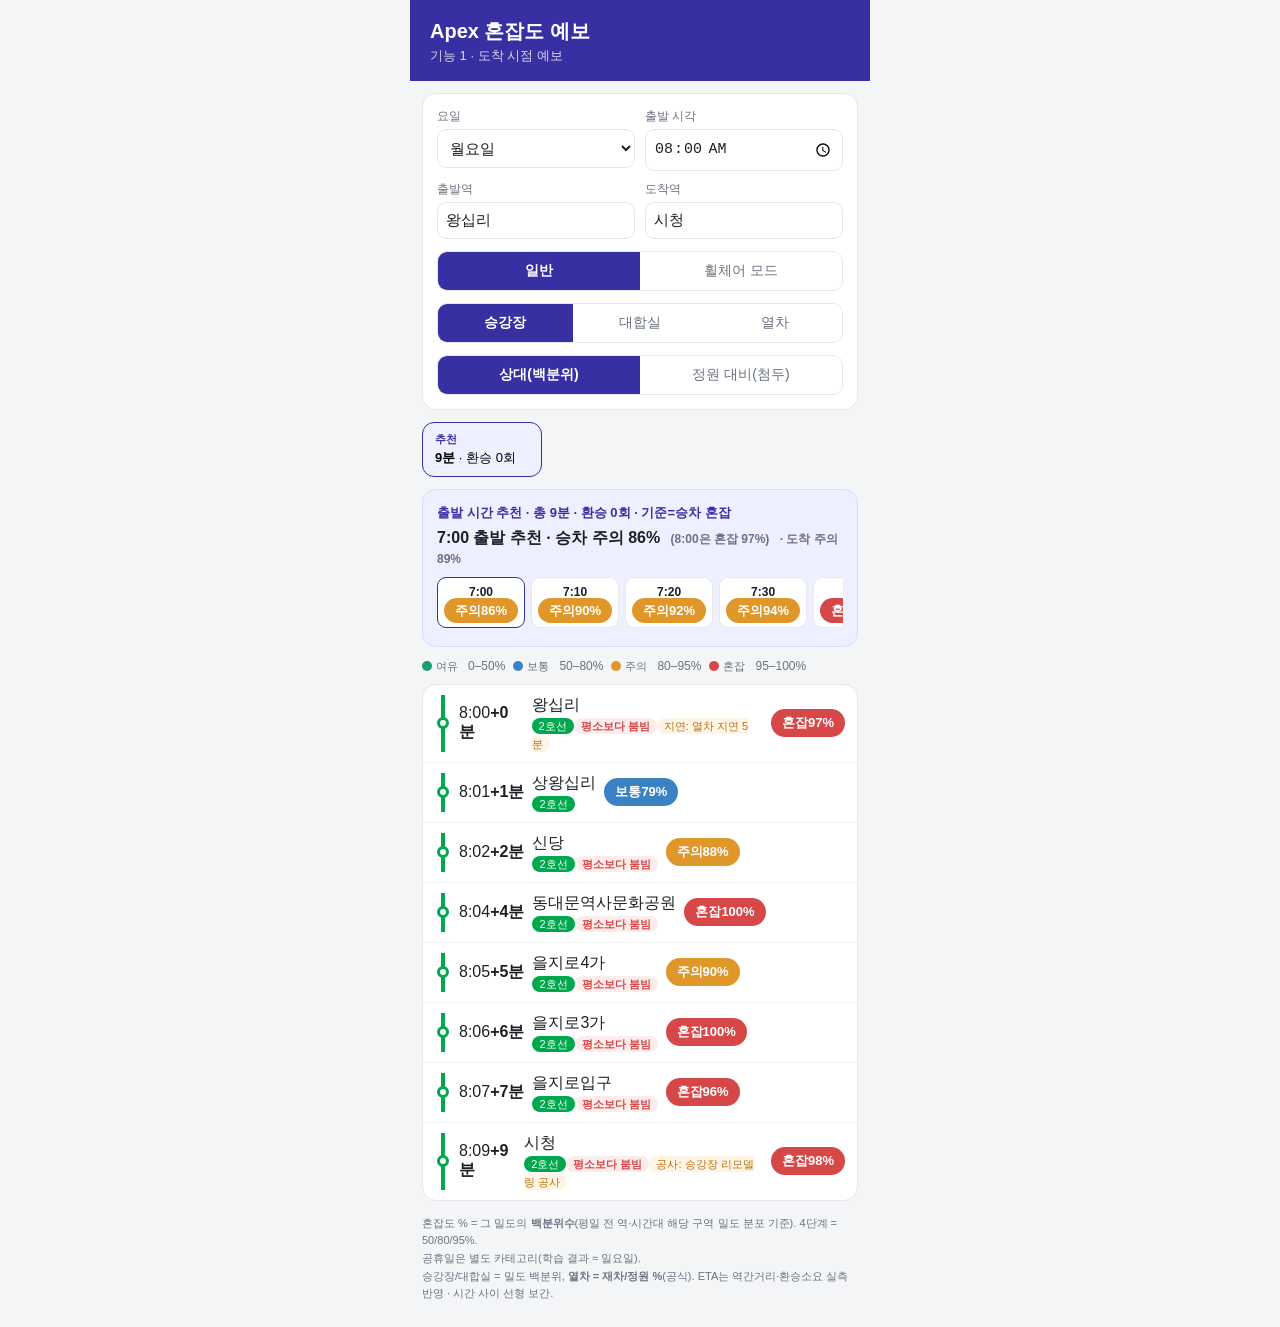
==== forecast/src/web/index.html @ cb8222d6 "forecast/src/ ├── config.py                # 설정(경로·상수·정원밀도) ├── loading/                 # 데이터 로드 │ " ====
<!DOCTYPE html>
<html lang="ko">
<head>
<meta charset="utf-8">
<meta name="viewport" content="width=device-width, initial-scale=1">
<title>Apex 혼잡도 예보</title>
<link rel="stylesheet" href="style.css">
</head>
<body>
<div class="phone">
  <header class="hd">
    <div class="hd-title">Apex 혼잡도 예보</div>
    <div class="hd-sub">기능 1 · 도착 시점 예보</div>
  </header>

  <section class="controls">
    <div class="row">
      <label>요일<select id="day"></select></label>
      <label>출발 시각<input id="depart" type="time" step="300" value="08:00"></label>
    </div>
    <div class="row">
      <label>출발역<input id="from" list="stationList" placeholder="전체 역 검색" autocomplete="off"></label>
      <label>도착역<input id="to" list="stationList" placeholder="전체 역 검색" autocomplete="off"></label>
    </div>
    <datalist id="stationList"></datalist>
    <div class="seg" id="modeSeg">
      <button type="button" data-m="일반" class="on">일반</button>
      <button type="button" data-m="휠체어">휠체어 모드</button>
    </div>
    <div class="seg" id="zoneSeg">
      <button type="button" data-z="p" class="on">승강장</button>
      <button type="button" data-z="c">대합실</button>
      <button type="button" data-z="t">열차</button>
    </div>
    <div class="seg" id="basisSeg">
      <button type="button" data-b="rel" class="on">상대(백분위)</button>
      <button type="button" data-b="abs">정원 대비(첨두)</button>
    </div>
  </section>

  <section id="routeOpts" class="ropts"></section>
  <section id="reco" class="reco"></section>
  <section id="legend" class="legend"></section>
  <section id="route" class="route"></section>

  <footer class="ft" id="foot"></footer>
</div>
<script src="app.js"></script>
</body>
</html>
---- forecast/src/web/style.css ----
:root{
  --bg:#f4f5f7; --card:#fff; --line:#e6e8eb; --ink:#1c2024; --muted:#6b7280;
  --yeoyu:#1a9e6b; --botong:#3b82c4; --juui:#e0972a; --honjab:#d64848;
  --accent:#3730a3; --accent-bg:#eef0ff;
}
*{box-sizing:border-box}
body{margin:0;background:var(--bg);font-family:-apple-system,BlinkMacSystemFont,"Apple SD Gothic Neo","Malgun Gothic",sans-serif;color:var(--ink)}
.phone{max-width:460px;margin:0 auto;background:var(--bg);min-height:100vh;padding-bottom:24px}
.hd{background:var(--accent);color:#fff;padding:18px 20px 16px}
.hd-title{font-size:20px;font-weight:700}
.hd-sub{font-size:13px;opacity:.8;margin-top:2px}
.controls{background:var(--card);margin:12px;border-radius:14px;padding:14px;border:1px solid var(--line)}
.row{display:flex;gap:10px;margin-bottom:10px}
.row:last-child{margin-bottom:0}
label{flex:1;font-size:12px;color:var(--muted);display:flex;flex-direction:column;gap:4px}
select,input{font-size:15px;padding:9px 8px;border:1px solid var(--line);border-radius:9px;background:#fff;color:var(--ink);width:100%}
.pct{font-size:12px;color:var(--muted);margin-left:6px}
.leg .pill{display:flex;flex-direction:column;align-items:center;gap:1px;line-height:1.1}
.leg .pill .pv{font-size:11px;font-weight:400;opacity:.9}
.seg{display:flex;gap:0;margin-top:12px;border:1px solid var(--line);border-radius:10px;overflow:hidden}
.seg button{flex:1;border:0;background:#fff;color:var(--muted);font-size:14px;padding:10px 6px;cursor:pointer}
.seg button.on{background:var(--accent);color:#fff;font-weight:600}
.ropts{display:flex;gap:8px;margin:0 12px 12px;overflow-x:auto}
.ropt{flex:0 0 auto;min-width:120px;text-align:left;background:#fff;border:1px solid var(--line);border-radius:12px;padding:9px 12px;cursor:pointer}
.ropt.on{border-color:var(--accent);background:var(--accent-bg)}
.ropt .rl{font-size:11px;color:var(--accent);font-weight:600}
.ropt .rt{font-size:13px;margin-top:2px}
.reco{margin:0 12px 12px;background:var(--accent-bg);border:1px solid #d9dcff;border-radius:14px;padding:14px}
.reco .r-top{font-size:13px;color:var(--accent);font-weight:600;margin-bottom:6px}
.reco .r-main{font-size:16px;font-weight:600}
.reco .r-opts{display:flex;gap:6px;margin-top:10px;overflow-x:auto;padding-bottom:4px}
.opt{flex:0 0 auto;min-width:62px;text-align:center;font-size:12px;background:#fff;border:1px solid var(--line);border-radius:9px;padding:7px 6px}
.opt.best{border-color:var(--accent);background:#fff}
.opt .oh{font-weight:600;color:var(--ink)}
.opt .ol{margin-top:3px}
.legend{display:flex;gap:8px;margin:0 12px 10px;flex-wrap:wrap}
.legend .lg{font-size:11px;color:var(--muted);display:flex;align-items:center;gap:4px}
.dot{width:10px;height:10px;border-radius:50%;display:inline-block}
.route{margin:0 12px;background:var(--card);border:1px solid var(--line);border-radius:14px;overflow:hidden}
.stop{display:flex;align-items:center;gap:8px;padding:10px 12px;border-bottom:1px solid #f0f1f3}
.stop:last-child{border-bottom:0}
.rail{position:relative;flex:0 0 16px;align-self:stretch}
.rail:before{content:"";position:absolute;left:6px;top:0;bottom:0;width:4px;background:var(--lc)}
.rdot{position:absolute;left:2px;top:50%;margin-top:-6px;width:12px;height:12px;border-radius:50%;background:#fff;border:3px solid var(--lc)}
.leg{display:flex;align-items:center;gap:10px;background:var(--card);border:1px solid var(--line);border-radius:12px;padding:11px 12px;margin-bottom:8px}
.leg .time{width:52px;font-size:12px;color:var(--muted);text-align:center;line-height:1.3}
.leg .time b{display:block;font-size:15px;color:var(--ink)}
.leg .mid{flex:1;min-width:0}
.leg .stn{font-size:16px;font-weight:600}
.leg .tags{margin-top:5px;display:flex;gap:5px;flex-wrap:wrap}
.tag{font-size:11px;padding:2px 7px;border-radius:20px;background:#f0f1f3;color:var(--muted)}
.tag.badge{background:#fdecec;color:var(--honjab);font-weight:600}
.tag.cause{background:#fff5e6;color:#b8720f}
.pill{font-size:13px;font-weight:700;color:#fff;padding:5px 11px;border-radius:20px;white-space:nowrap}
.p-여유{background:var(--yeoyu)} .p-보통{background:var(--botong)}
.p-주의{background:var(--juui)} .p-혼잡{background:var(--honjab)}
.p-심각{background:#a32d2d} .p-위험{background:#6b1030}
.b-여유{background:var(--yeoyu)} .b-보통{background:var(--botong)}
.b-주의{background:var(--juui)} .b-혼잡{background:var(--honjab)}
.b-심각{background:#a32d2d} .b-위험{background:#6b1030}
.xfer{display:flex;align-items:center;gap:6px;margin:2px 4px 6px;font-size:12px;font-weight:600;color:var(--accent)}
.xfer i{width:8px;height:8px;border-radius:50%;background:var(--accent);display:inline-block}
.ft{margin:14px 12px 0;font-size:11px;color:var(--muted);line-height:1.6}
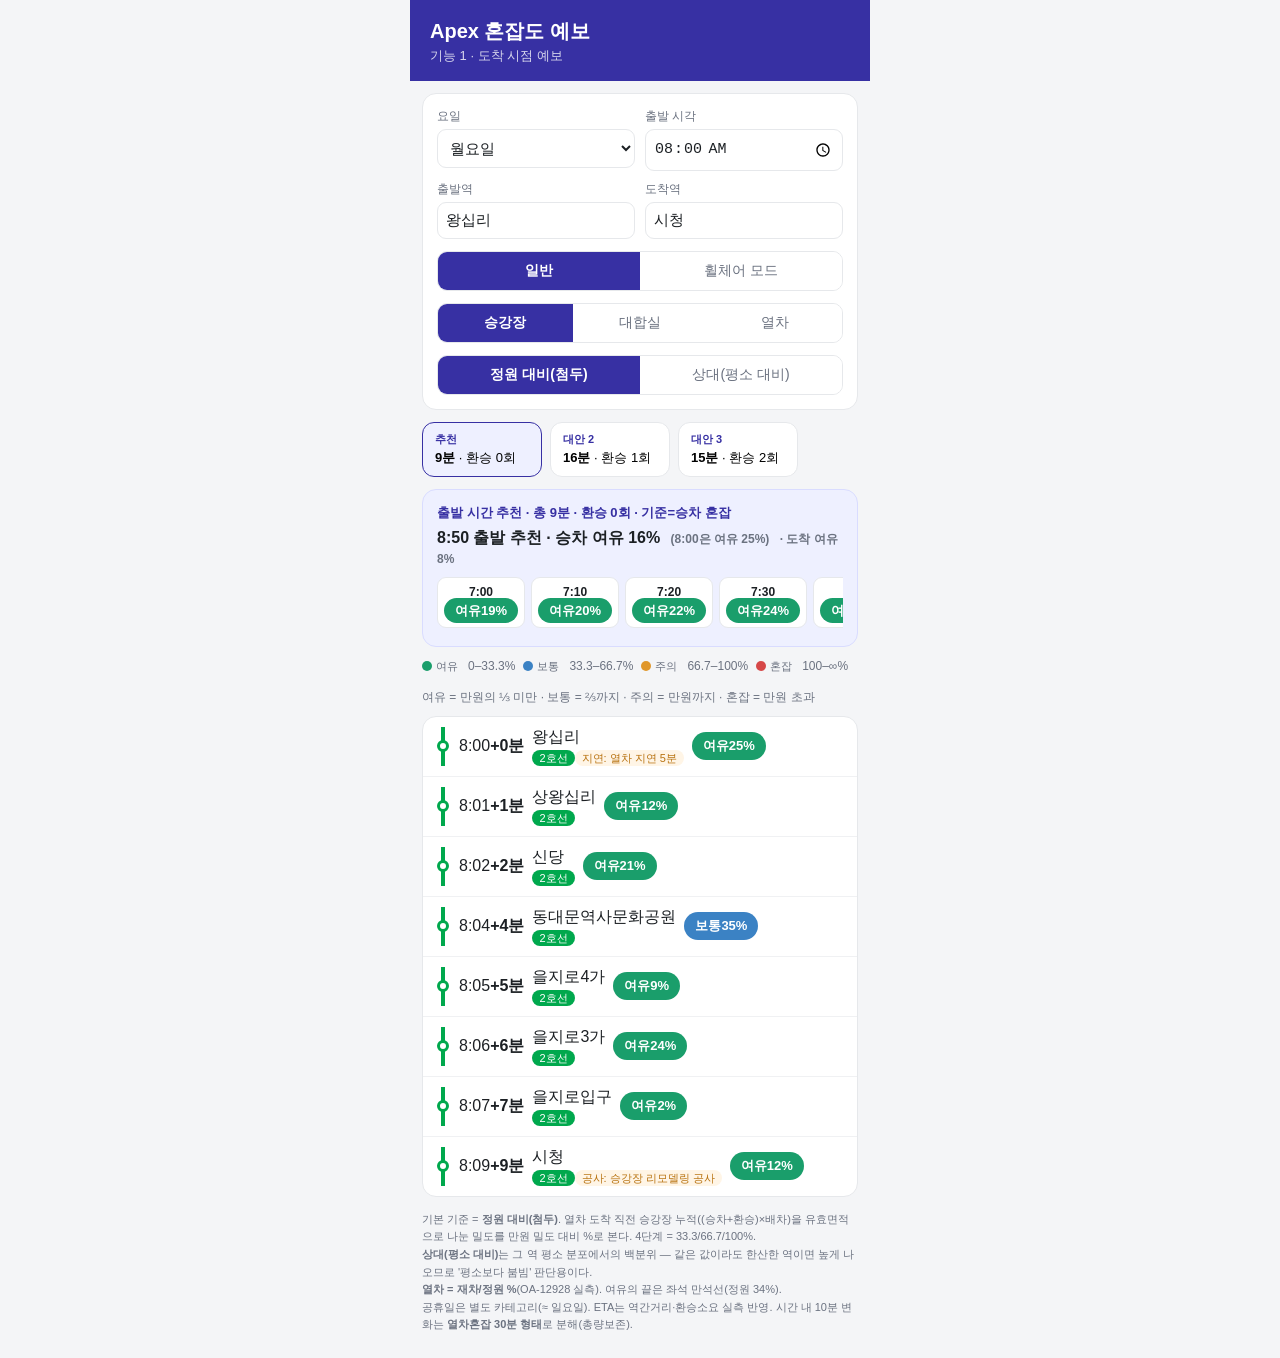
==== commit e6c08077: "forecast/: 최신 혼잡도 파이프라인 + 원천데이터 + 학습모델 공유 팀 요청(원천 input/, 학습 모델 .joblib, forecast/ 전체)에 맞춰 최신본을 올린다." ====
--- a/forecast/src/web/index.html
+++ b/forecast/src/web/index.html
@@ -33,8 +33,8 @@
       <button type="button" data-z="t">열차</button>
     </div>
     <div class="seg" id="basisSeg">
-      <button type="button" data-b="rel" class="on">상대(백분위)</button>
-      <button type="button" data-b="abs">정원 대비(첨두)</button>
+      <button type="button" data-b="abs" class="on">정원 대비(첨두)</button>
+      <button type="button" data-b="rel">상대(평소 대비)</button>
     </div>
   </section>
 
@@ -45,6 +45,6 @@
 
   <footer class="ft" id="foot"></footer>
 </div>
-<script src="app.js"></script>
+<script src="app.js?v=5"></script>
 </body>
 </html>
--- a/forecast/src/web/style.css
+++ b/forecast/src/web/style.css
@@ -61,3 +61,5 @@
 .xfer{display:flex;align-items:center;gap:6px;margin:2px 4px 6px;font-size:12px;font-weight:600;color:var(--accent)}
 .xfer i{width:8px;height:8px;border-radius:50%;background:var(--accent);display:inline-block}
 .ft{margin:14px 12px 0;font-size:11px;color:var(--muted);line-height:1.6}
+
+.lgnote{width:100%;margin-top:6px;font-size:12px;color:var(--muted,#6b7280);line-height:1.5}
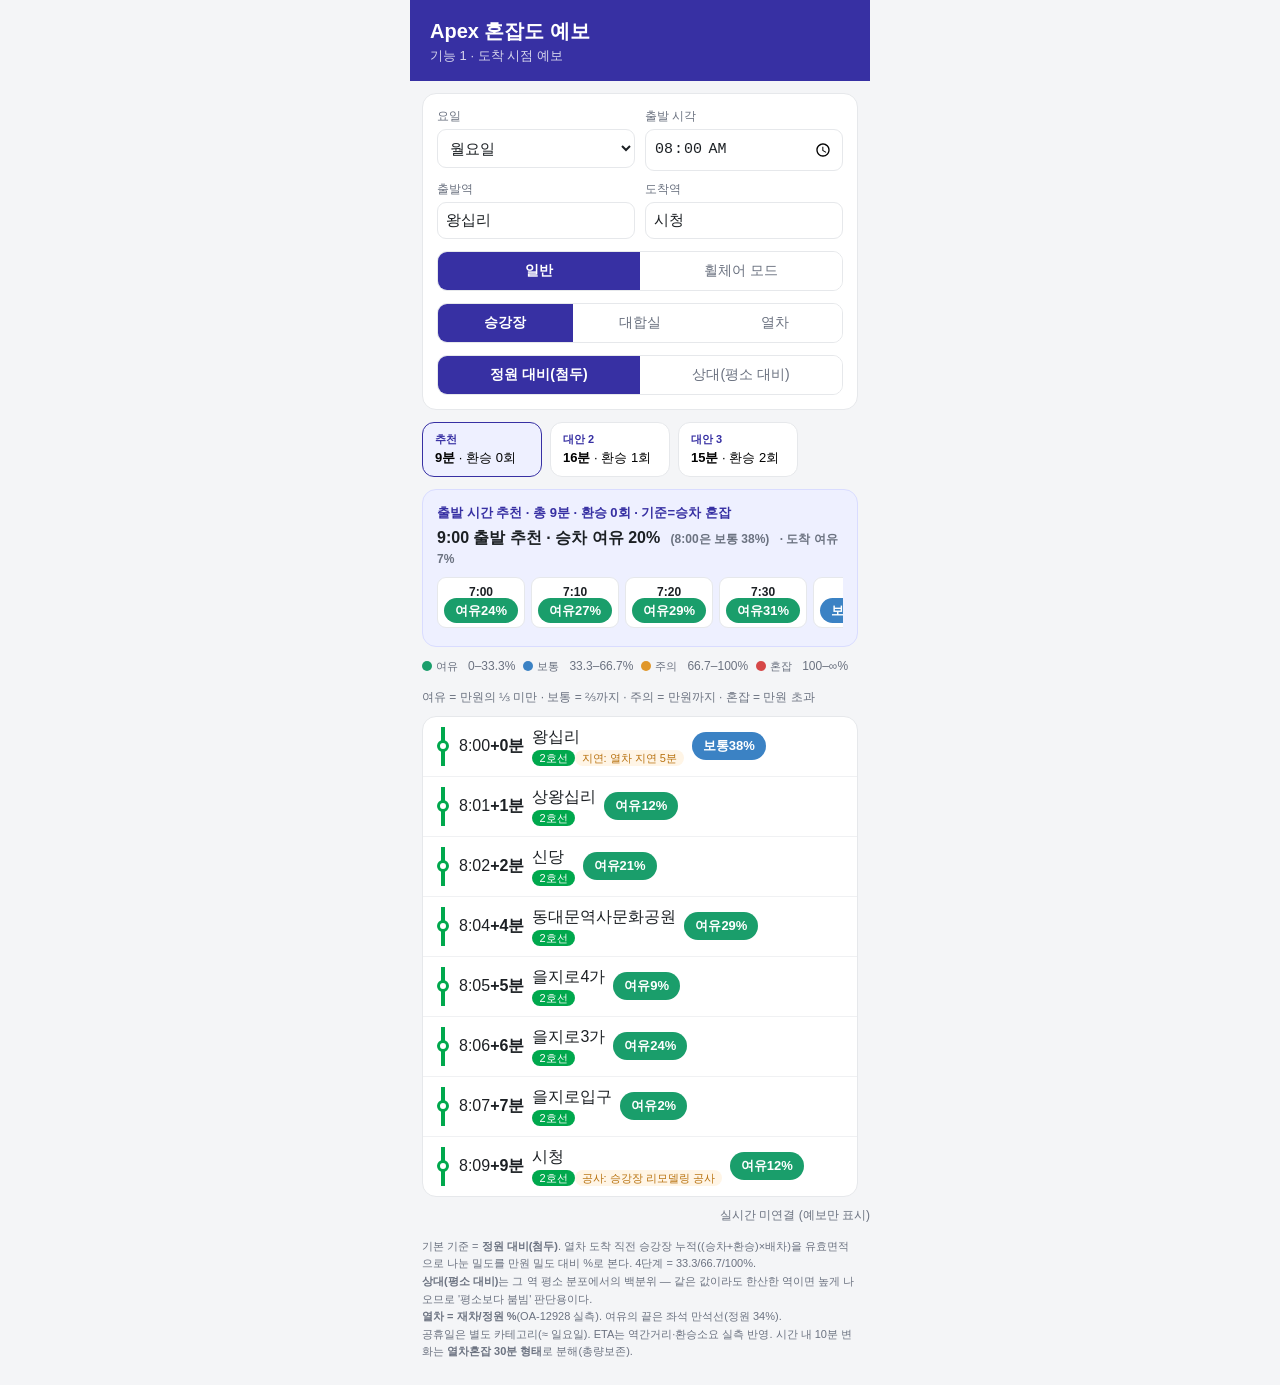
==== commit 65339be3: "forecast/: 경로 그래프 결손 수정 + forecast.json에 edges 추가 경로 탐색·대체 경로 추천용으로 전달하기 전에 그래프를 검증하다 환승 노드 결손을 발견해 " ====
--- a/forecast/src/web/index.html
+++ b/forecast/src/web/index.html
@@ -43,8 +43,14 @@
   <section id="legend" class="legend"></section>
   <section id="route" class="route"></section>
 
+  <div class="rtbar" id="rtStatus">실시간 확인 중…</div>
   <footer class="ft" id="foot"></footer>
 </div>
-<script src="app.js?v=5"></script>
+<!-- 실시간 JSON 주소. 서버가 10분마다 이 파일을 덮어쓴다.
+     OCI 버킷의 읽기 PAR URL 을 여기에 넣으면 배포본에서도 실시간이 붙는다.
+     비워두면 로컬 동기화본(../../data/realtime.json)을 본다. -->
+<script>window.REALTIME_URL = '';</script>
+<script src="realtime.js?v=1"></script>
+<script src="app.js?v=6"></script>
 </body>
 </html>
--- a/forecast/src/web/style.css
+++ b/forecast/src/web/style.css
@@ -63,3 +63,7 @@
 .ft{margin:14px 12px 0;font-size:11px;color:var(--muted);line-height:1.6}
 
 .lgnote{width:100%;margin-top:6px;font-size:12px;color:var(--muted,#6b7280);line-height:1.5}
+
+/* 실시간(배차·도착·혼잡도) — 예보와 구분되도록 파란 계열 */
+.tag.rt{background:#e8f1fd;color:#1a5fb4;font-weight:600}
+.rtbar{margin:10px 0 0;font-size:12px;color:var(--muted);text-align:right}
